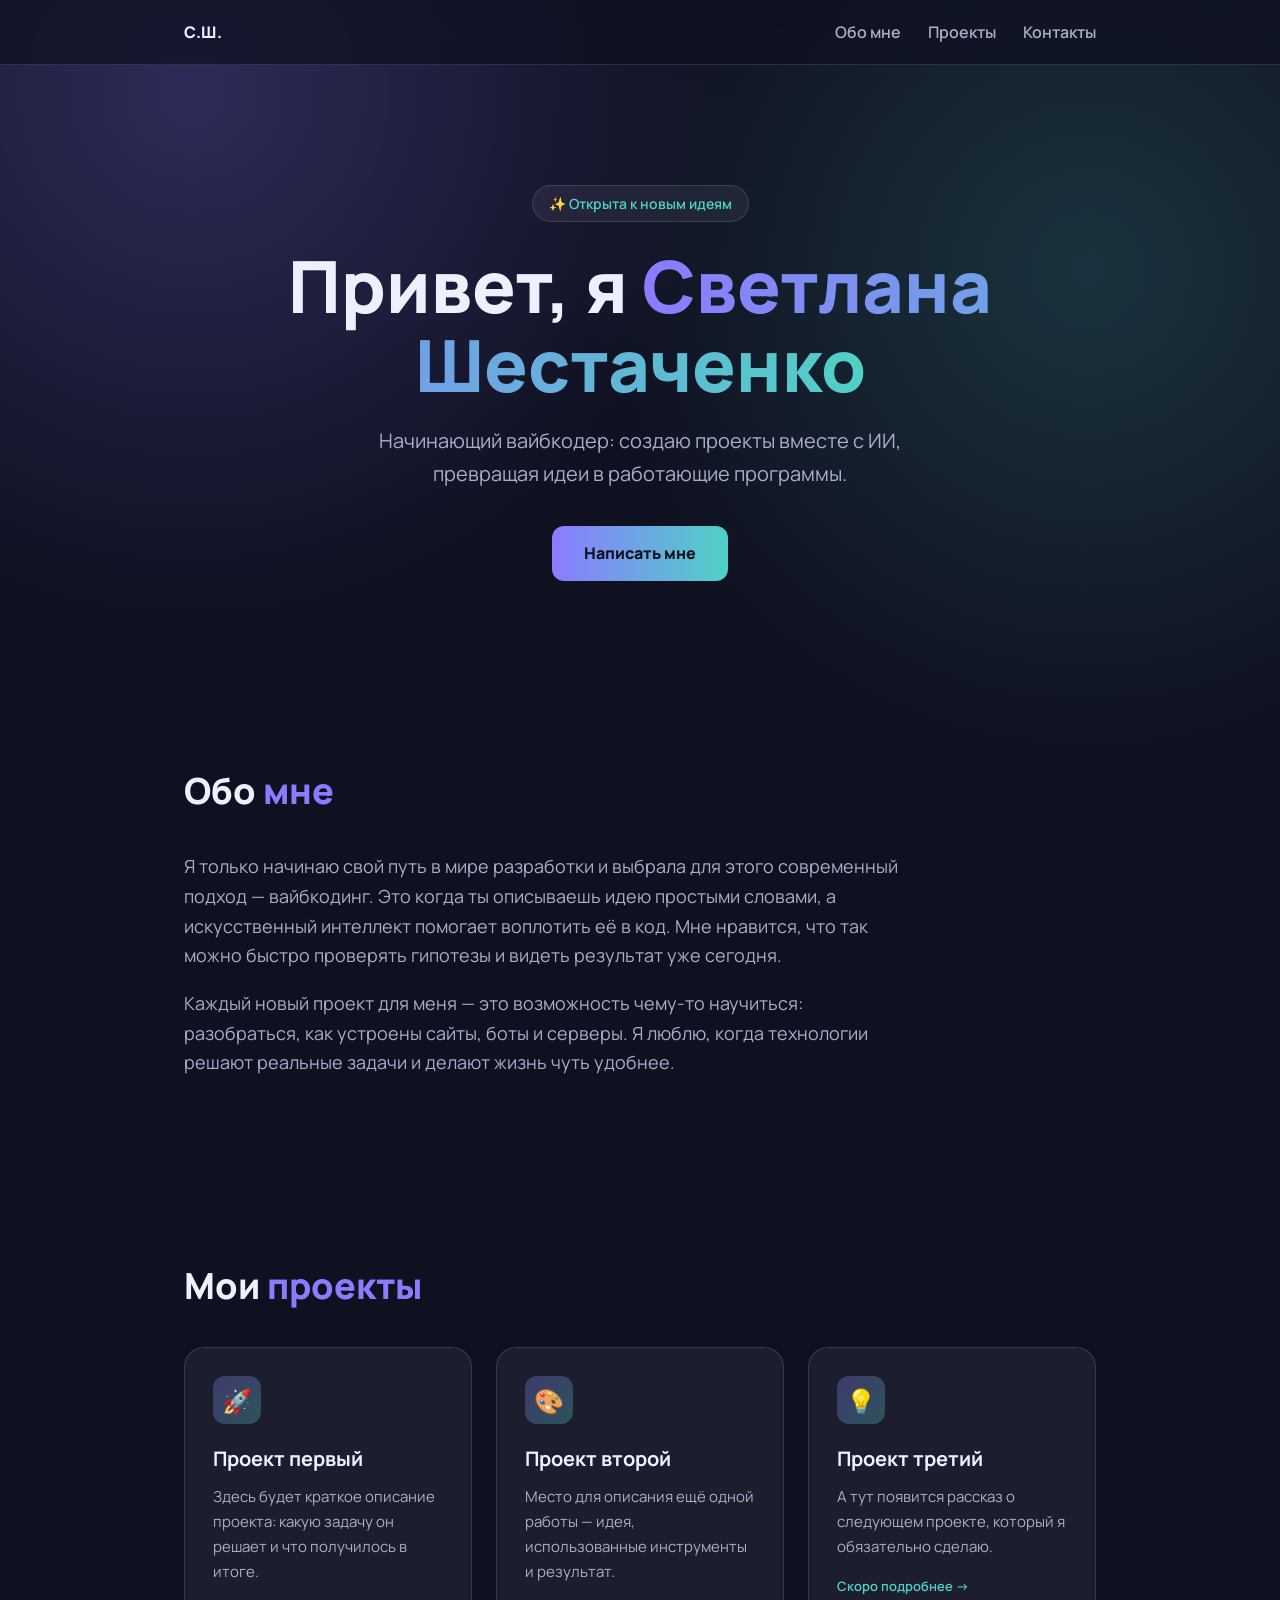
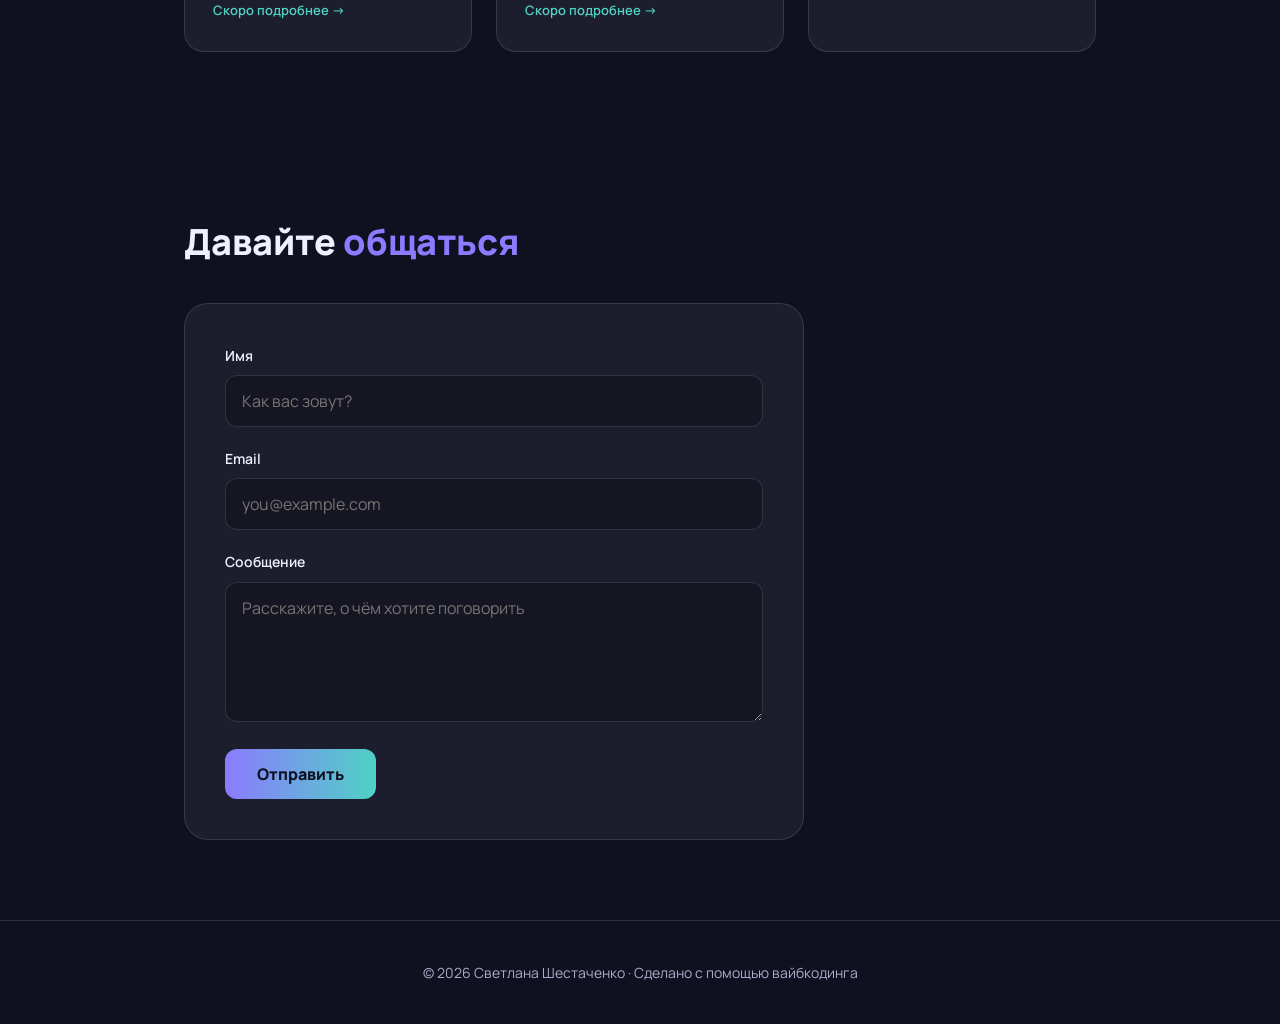
==== index.html @ 4fac5de1 "Add one-page portfolio site Co-Authored-By: Devin AI <158243242+devin-ai-integration[bot]@users.nore" ====
<!DOCTYPE html>
<html lang="ru">
<head>
<meta charset="UTF-8">
<meta name="viewport" content="width=device-width, initial-scale=1.0">
<title>Светлана Шестаченко — портфолио</title>
<link rel="preconnect" href="https://fonts.googleapis.com">
<link href="https://fonts.googleapis.com/css2?family=Manrope:wght@400;600;800&display=swap" rel="stylesheet">
<style>
  :root {
    --bg: #0f1020;
    --card: rgba(255,255,255,0.06);
    --border: rgba(255,255,255,0.12);
    --text: #eef0ff;
    --muted: #a9adc9;
    --accent: #8b7bff;
    --accent2: #4fd1c5;
  }
  * { box-sizing: border-box; margin: 0; padding: 0; }
  html { scroll-behavior: smooth; }
  body {
    font-family: 'Manrope', system-ui, sans-serif;
    background: var(--bg);
    color: var(--text);
    line-height: 1.65;
    background-image:
      radial-gradient(circle at 15% 10%, rgba(139,123,255,0.25), transparent 40%),
      radial-gradient(circle at 85% 30%, rgba(79,209,197,0.18), transparent 40%);
    background-attachment: fixed;
  }
  .container { max-width: 960px; margin: 0 auto; padding: 0 24px; }

  nav {
    position: sticky; top: 0; z-index: 10;
    backdrop-filter: blur(12px);
    background: rgba(15,16,32,0.7);
    border-bottom: 1px solid var(--border);
  }
  nav .container { display: flex; justify-content: space-between; align-items: center; height: 64px; }
  nav .logo { font-weight: 800; letter-spacing: 0.5px; }
  nav .links a { color: var(--muted); text-decoration: none; margin-left: 24px; font-weight: 600; transition: color .2s; }
  nav .links a:hover { color: var(--text); }

  header { padding: 120px 0 100px; text-align: center; }
  .badge {
    display: inline-block; padding: 6px 16px; border-radius: 999px;
    border: 1px solid var(--border); background: var(--card);
    color: var(--accent2); font-size: 14px; font-weight: 600; margin-bottom: 24px;
  }
  h1 { font-size: clamp(40px, 7vw, 72px); font-weight: 800; line-height: 1.1; }
  .gradient {
    background: linear-gradient(90deg, var(--accent), var(--accent2));
    -webkit-background-clip: text; background-clip: text; color: transparent;
  }
  header p { color: var(--muted); font-size: 20px; margin: 20px auto 36px; max-width: 560px; }
  .btn {
    display: inline-block; padding: 14px 32px; border-radius: 12px; border: none;
    background: linear-gradient(90deg, var(--accent), var(--accent2));
    color: #0f1020; font-weight: 800; font-size: 16px; text-decoration: none; cursor: pointer;
    font-family: inherit; transition: transform .2s, box-shadow .2s;
  }
  .btn:hover { transform: translateY(-2px); box-shadow: 0 10px 30px rgba(139,123,255,0.35); }

  section { padding: 80px 0; }
  h2 { font-size: 36px; font-weight: 800; margin-bottom: 32px; }
  h2 span { color: var(--accent); }

  .about p { color: var(--muted); font-size: 18px; margin-bottom: 18px; max-width: 720px; }

  .grid { display: grid; grid-template-columns: repeat(auto-fit, minmax(260px, 1fr)); gap: 24px; }
  .card {
    background: var(--card); border: 1px solid var(--border); border-radius: 20px;
    padding: 28px; transition: transform .25s, border-color .25s;
  }
  .card:hover { transform: translateY(-6px); border-color: var(--accent); }
  .card .icon {
    width: 48px; height: 48px; border-radius: 12px; display: grid; place-items: center;
    font-size: 24px; margin-bottom: 18px;
    background: linear-gradient(135deg, rgba(139,123,255,0.3), rgba(79,209,197,0.3));
  }
  .card h3 { font-size: 20px; margin-bottom: 10px; }
  .card p { color: var(--muted); font-size: 15px; }
  .tag { display: inline-block; margin-top: 16px; font-size: 13px; color: var(--accent2); font-weight: 600; }

  .contact-box {
    background: var(--card); border: 1px solid var(--border); border-radius: 24px;
    padding: 40px; max-width: 620px;
  }
  label { display: block; font-weight: 600; margin-bottom: 8px; font-size: 14px; }
  input, textarea {
    width: 100%; padding: 14px 16px; margin-bottom: 20px; border-radius: 12px;
    border: 1px solid var(--border); background: rgba(0,0,0,0.25); color: var(--text);
    font-family: inherit; font-size: 16px; transition: border-color .2s;
  }
  input:focus, textarea:focus { outline: none; border-color: var(--accent); }
  textarea { min-height: 140px; resize: vertical; }
  .thanks { display: none; text-align: center; padding: 30px 0; }
  .thanks .big { font-size: 48px; }
  .thanks h3 { font-size: 26px; margin: 10px 0; }
  .thanks p { color: var(--muted); }

  footer { text-align: center; padding: 40px 0; color: var(--muted); font-size: 14px; border-top: 1px solid var(--border); }

  @media (max-width: 600px) {
    nav .links a { margin-left: 14px; font-size: 14px; }
    header { padding: 80px 0 60px; }
    .contact-box { padding: 24px; }
  }
</style>
</head>
<body>

<nav>
  <div class="container">
    <div class="logo">С.Ш.</div>
    <div class="links">
      <a href="#about">Обо мне</a>
      <a href="#projects">Проекты</a>
      <a href="#contact">Контакты</a>
    </div>
  </div>
</nav>

<header>
  <div class="container">
    <div class="badge">✨ Открыта к новым идеям</div>
    <h1>Привет, я <span class="gradient">Светлана Шестаченко</span></h1>
    <p>Начинающий вайбкодер: создаю проекты вместе с ИИ, превращая идеи в работающие программы.</p>
    <a href="#contact" class="btn">Написать мне</a>
  </div>
</header>

<section id="about" class="about">
  <div class="container">
    <h2>Обо <span>мне</span></h2>
    <p>Я только начинаю свой путь в мире разработки и выбрала для этого современный подход — вайбкодинг. Это когда ты описываешь идею простыми словами, а искусственный интеллект помогает воплотить её в код. Мне нравится, что так можно быстро проверять гипотезы и видеть результат уже сегодня.</p>
    <p>Каждый новый проект для меня — это возможность чему-то научиться: разобраться, как устроены сайты, боты и серверы. Я люблю, когда технологии решают реальные задачи и делают жизнь чуть удобнее.</p>
  </div>
</section>

<section id="projects">
  <div class="container">
    <h2>Мои <span>проекты</span></h2>
    <div class="grid">
      <div class="card">
        <div class="icon">🚀</div>
        <h3>Проект первый</h3>
        <p>Здесь будет краткое описание проекта: какую задачу он решает и что получилось в итоге.</p>
        <span class="tag">Скоро подробнее →</span>
      </div>
      <div class="card">
        <div class="icon">🎨</div>
        <h3>Проект второй</h3>
        <p>Место для описания ещё одной работы — идея, использованные инструменты и результат.</p>
        <span class="tag">Скоро подробнее →</span>
      </div>
      <div class="card">
        <div class="icon">💡</div>
        <h3>Проект третий</h3>
        <p>А тут появится рассказ о следующем проекте, который я обязательно сделаю.</p>
        <span class="tag">Скоро подробнее →</span>
      </div>
    </div>
  </div>
</section>

<section id="contact">
  <div class="container">
    <h2>Давайте <span>общаться</span></h2>
    <div class="contact-box">
      <form id="contact-form">
        <label for="name">Имя</label>
        <input type="text" id="name" name="name" placeholder="Как вас зовут?" required>
        <label for="email">Email</label>
        <input type="email" id="email" name="email" placeholder="you@example.com" required>
        <label for="message">Сообщение</label>
        <textarea id="message" name="message" placeholder="Расскажите, о чём хотите поговорить" required></textarea>
        <button type="submit" class="btn">Отправить</button>
      </form>
      <div class="thanks" id="thanks">
        <div class="big">💌</div>
        <h3>Спасибо за сообщение!</h3>
        <p>Я обязательно отвечу вам в ближайшее время.</p>
      </div>
    </div>
  </div>
</section>

<footer>
  © 2026 Светлана Шестаченко · Сделано с помощью вайбкодинга
</footer>

<script>
  document.getElementById('contact-form').addEventListener('submit', function (e) {
    e.preventDefault();
    this.style.display = 'none';
    document.getElementById('thanks').style.display = 'block';
  });
</script>
</body>
</html>
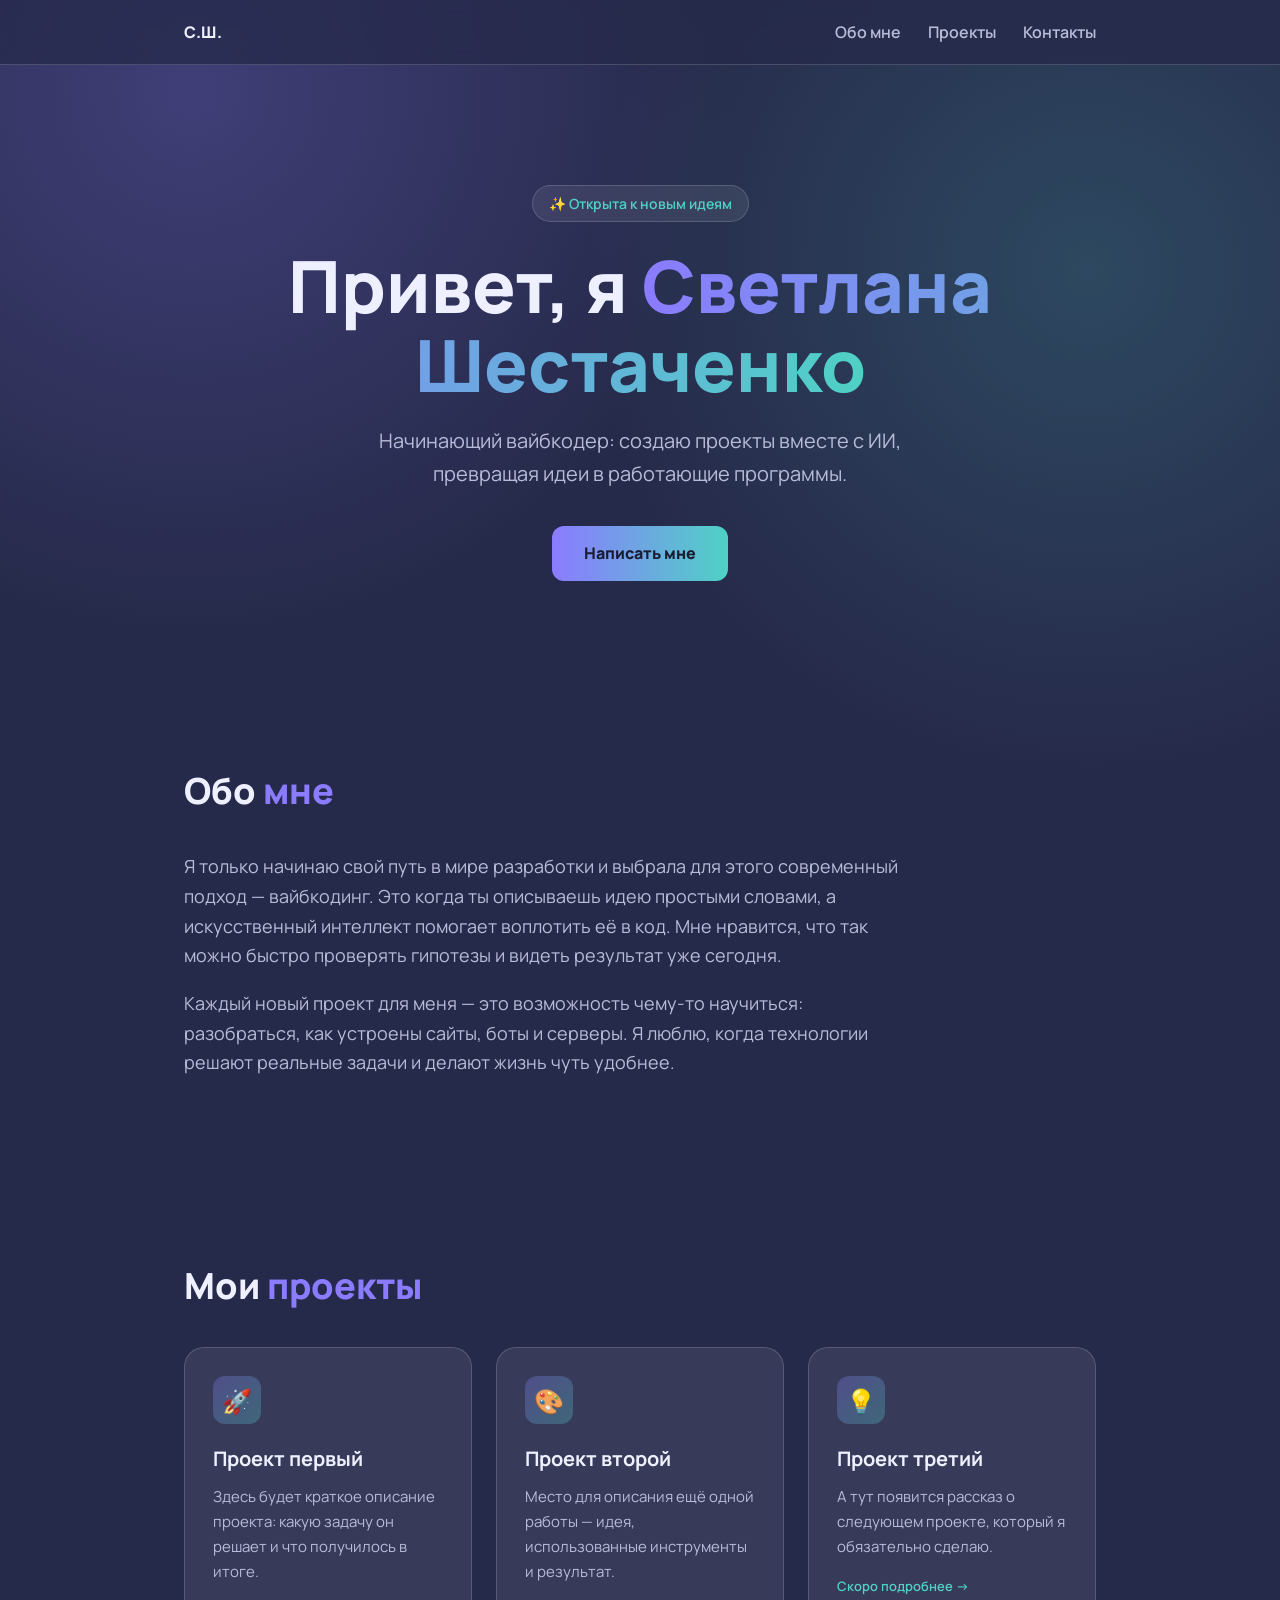
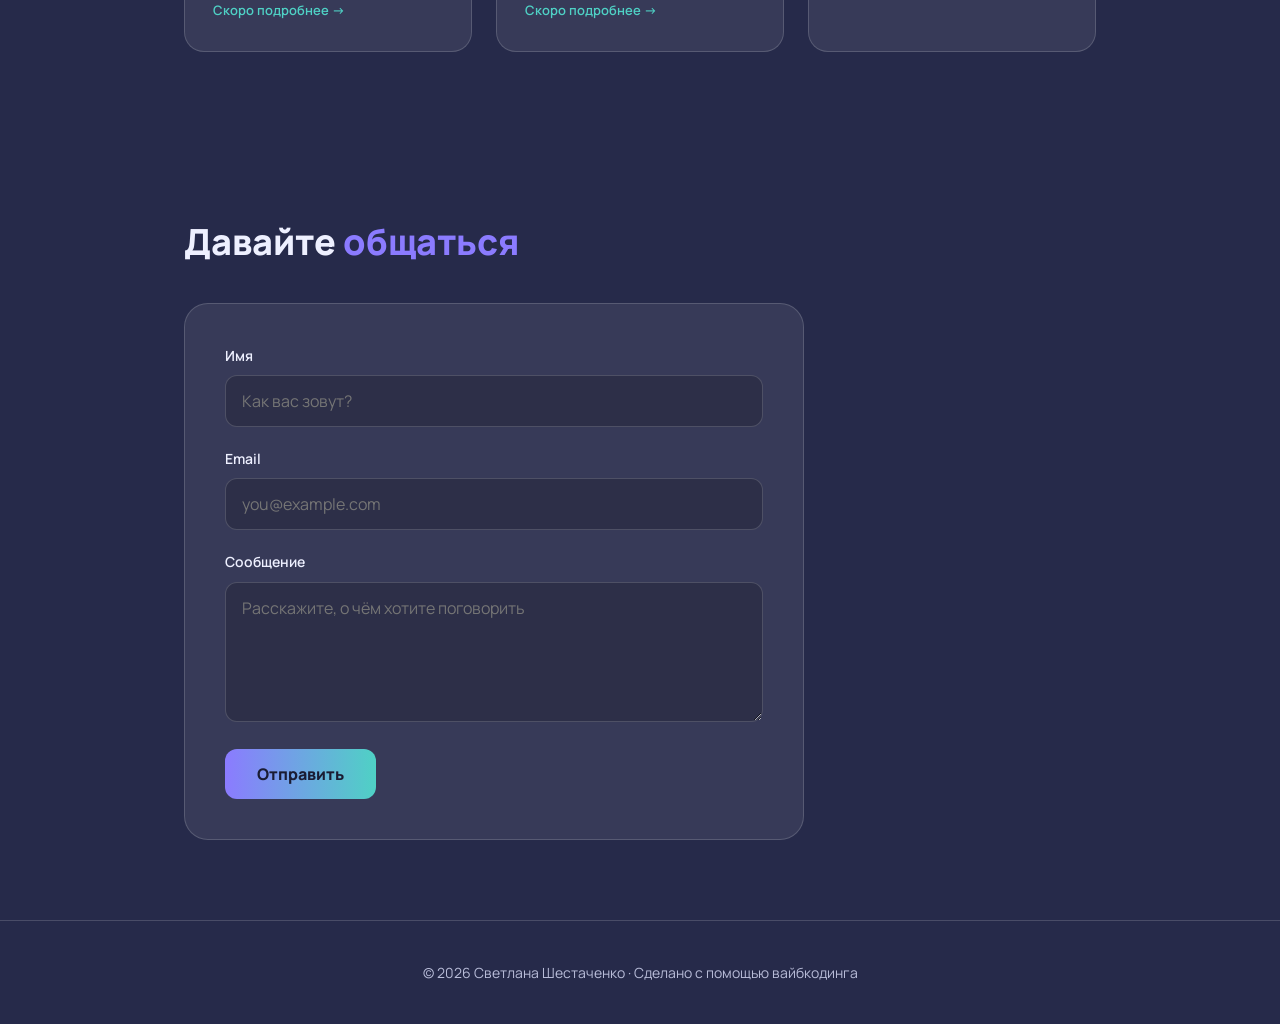
==== commit 6a5d4b98: "Lighten dark background Co-Authored-By: Devin AI <158243242+devin-ai-integration[bot]@users.noreply." ====
--- a/index.html
+++ b/index.html
@@ -8,11 +8,11 @@
 <link href="https://fonts.googleapis.com/css2?family=Manrope:wght@400;600;800&display=swap" rel="stylesheet">
 <style>
   :root {
-    --bg: #0f1020;
-    --card: rgba(255,255,255,0.06);
-    --border: rgba(255,255,255,0.12);
+    --bg: #262a4a;
+    --card: rgba(255,255,255,0.08);
+    --border: rgba(255,255,255,0.16);
     --text: #eef0ff;
-    --muted: #a9adc9;
+    --muted: #b8bcd8;
     --accent: #8b7bff;
     --accent2: #4fd1c5;
   }
@@ -33,7 +33,7 @@
   nav {
     position: sticky; top: 0; z-index: 10;
     backdrop-filter: blur(12px);
-    background: rgba(15,16,32,0.7);
+    background: rgba(38,42,74,0.75);
     border-bottom: 1px solid var(--border);
   }
   nav .container { display: flex; justify-content: space-between; align-items: center; height: 64px; }
@@ -56,7 +56,7 @@
   .btn {
     display: inline-block; padding: 14px 32px; border-radius: 12px; border: none;
     background: linear-gradient(90deg, var(--accent), var(--accent2));
-    color: #0f1020; font-weight: 800; font-size: 16px; text-decoration: none; cursor: pointer;
+    color: #1a1c33; font-weight: 800; font-size: 16px; text-decoration: none; cursor: pointer;
     font-family: inherit; transition: transform .2s, box-shadow .2s;
   }
   .btn:hover { transform: translateY(-2px); box-shadow: 0 10px 30px rgba(139,123,255,0.35); }
@@ -89,7 +89,7 @@
   label { display: block; font-weight: 600; margin-bottom: 8px; font-size: 14px; }
   input, textarea {
     width: 100%; padding: 14px 16px; margin-bottom: 20px; border-radius: 12px;
-    border: 1px solid var(--border); background: rgba(0,0,0,0.25); color: var(--text);
+    border: 1px solid var(--border); background: rgba(0,0,0,0.18); color: var(--text);
     font-family: inherit; font-size: 16px; transition: border-color .2s;
   }
   input:focus, textarea:focus { outline: none; border-color: var(--accent); }
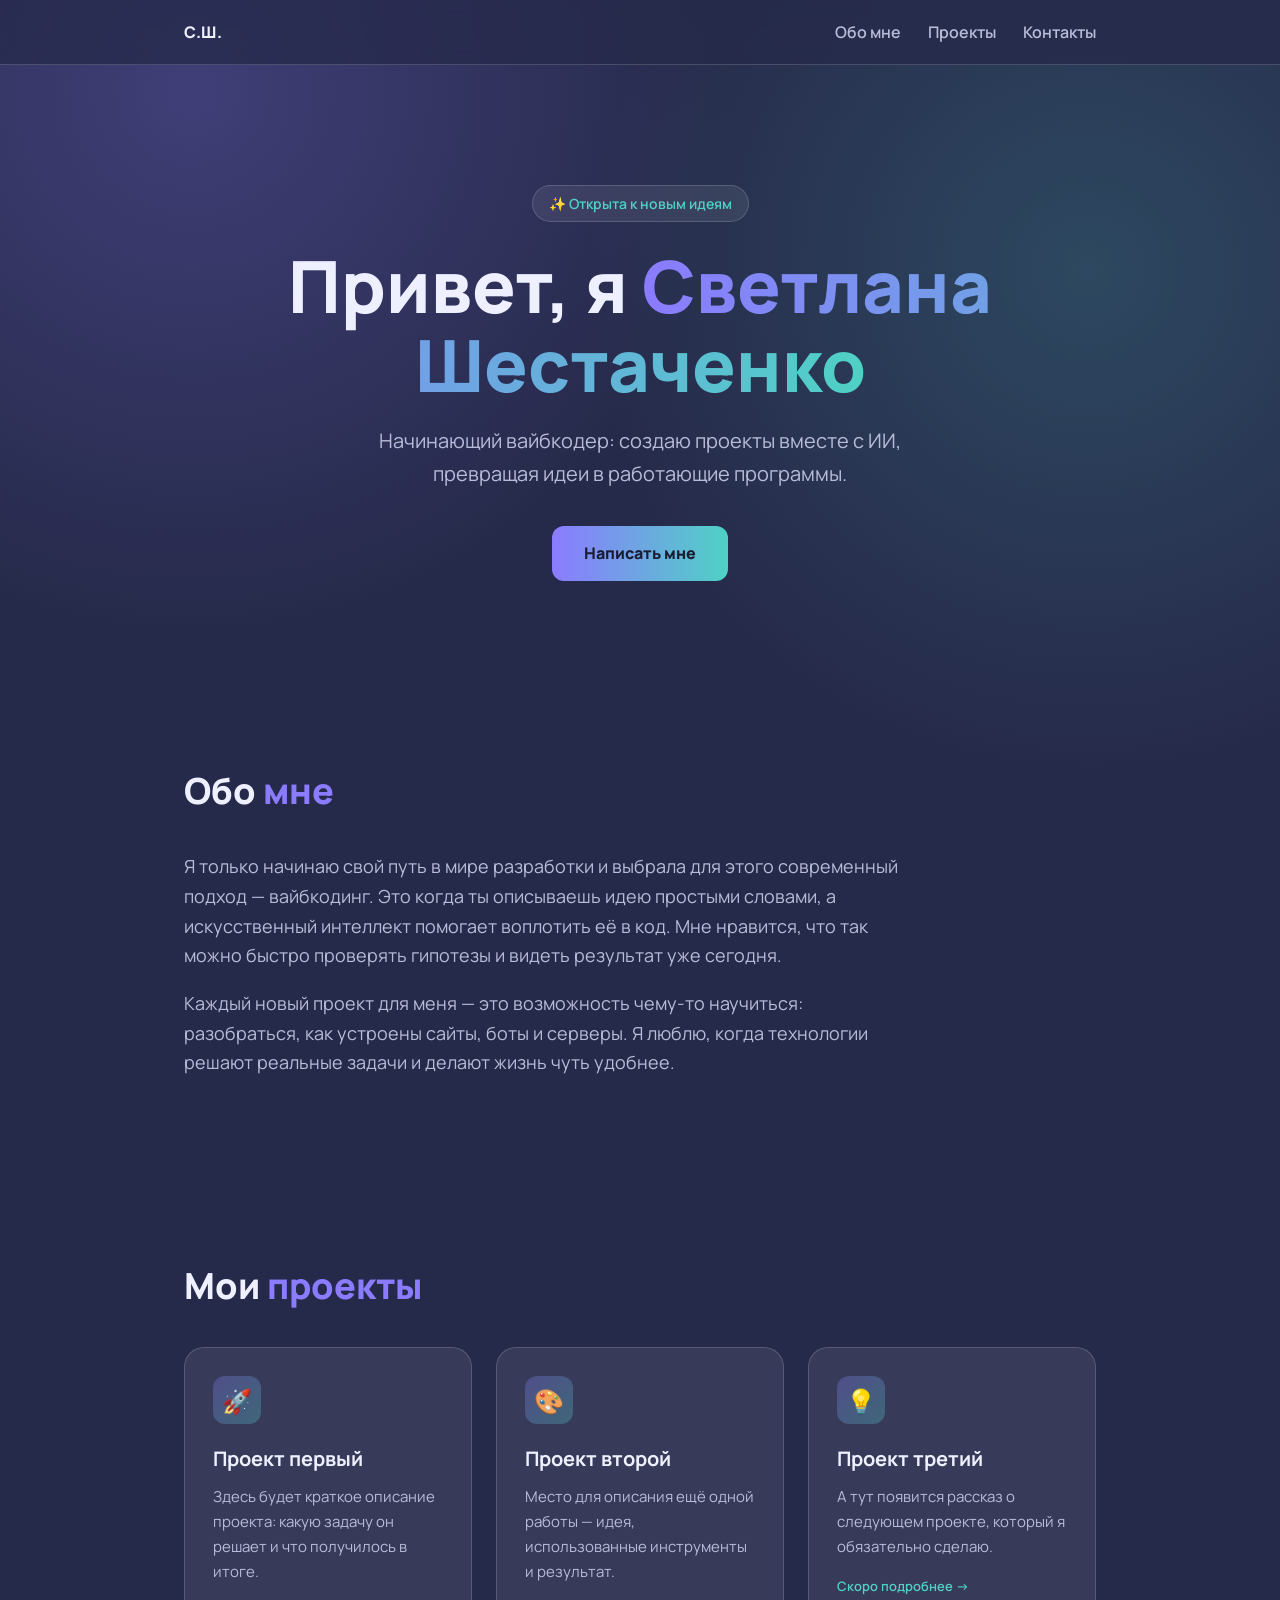
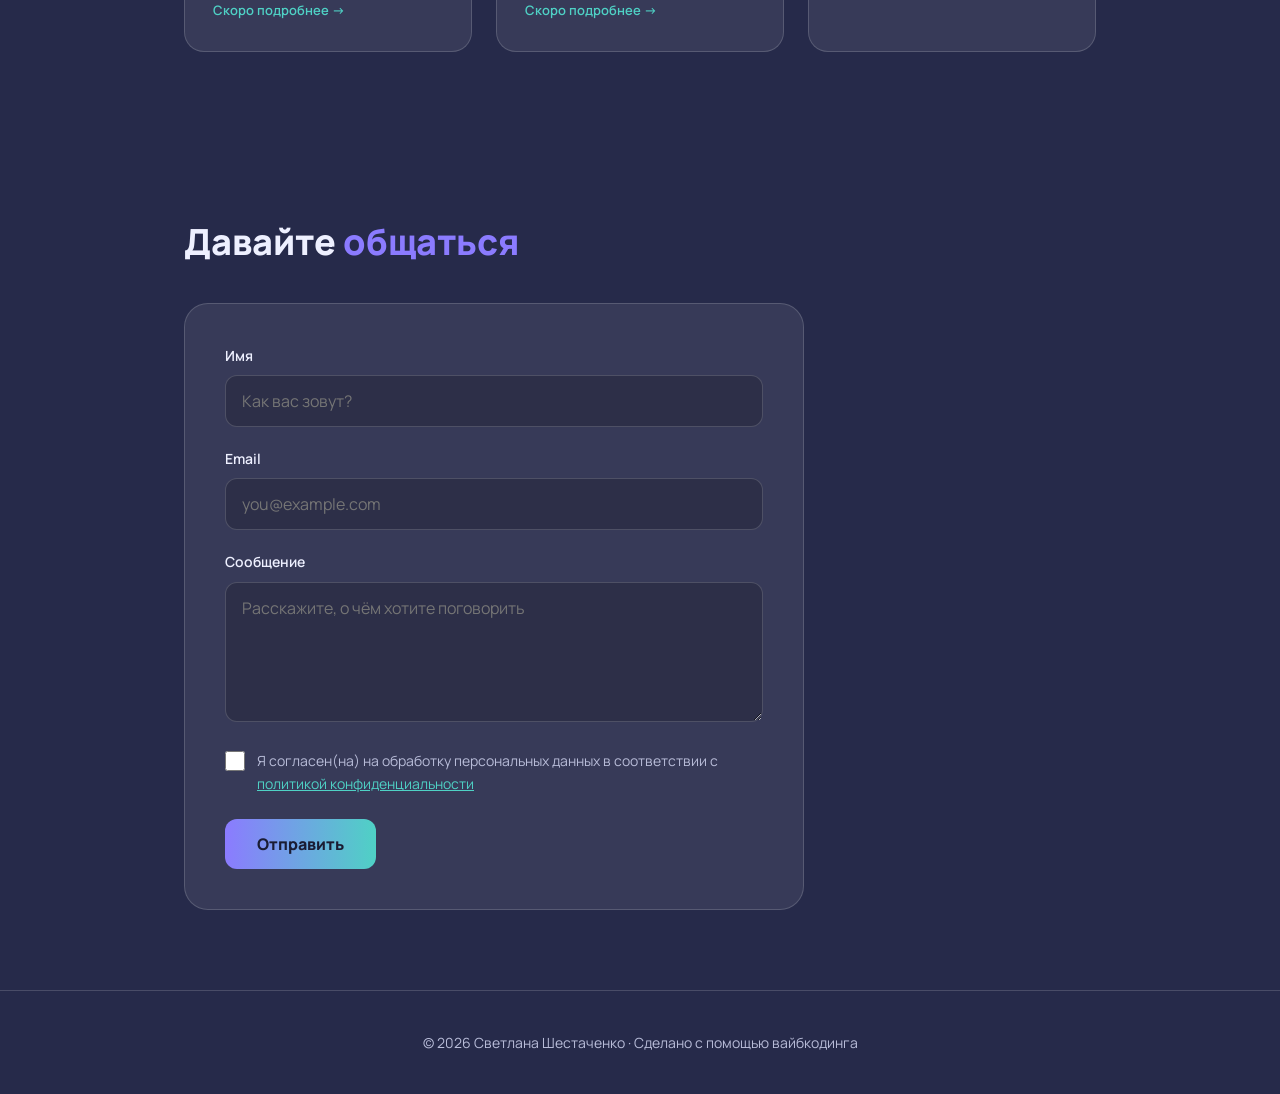
==== commit 34f98c17: "Contact form: save to Google Sheets via Apps Script, consent checkbox, privacy page Co-Authored-By: " ====
--- a/index.html
+++ b/index.html
@@ -6,107 +6,14 @@
 <title>Светлана Шестаченко — портфолио</title>
 <link rel="preconnect" href="https://fonts.googleapis.com">
 <link href="https://fonts.googleapis.com/css2?family=Manrope:wght@400;600;800&display=swap" rel="stylesheet">
-<style>
-  :root {
-    --bg: #262a4a;
-    --card: rgba(255,255,255,0.08);
-    --border: rgba(255,255,255,0.16);
-    --text: #eef0ff;
-    --muted: #b8bcd8;
-    --accent: #8b7bff;
-    --accent2: #4fd1c5;
-  }
-  * { box-sizing: border-box; margin: 0; padding: 0; }
-  html { scroll-behavior: smooth; }
-  body {
-    font-family: 'Manrope', system-ui, sans-serif;
-    background: var(--bg);
-    color: var(--text);
-    line-height: 1.65;
-    background-image:
-      radial-gradient(circle at 15% 10%, rgba(139,123,255,0.25), transparent 40%),
-      radial-gradient(circle at 85% 30%, rgba(79,209,197,0.18), transparent 40%);
-    background-attachment: fixed;
-  }
-  .container { max-width: 960px; margin: 0 auto; padding: 0 24px; }
-
-  nav {
-    position: sticky; top: 0; z-index: 10;
-    backdrop-filter: blur(12px);
-    background: rgba(38,42,74,0.75);
-    border-bottom: 1px solid var(--border);
-  }
-  nav .container { display: flex; justify-content: space-between; align-items: center; height: 64px; }
-  nav .logo { font-weight: 800; letter-spacing: 0.5px; }
-  nav .links a { color: var(--muted); text-decoration: none; margin-left: 24px; font-weight: 600; transition: color .2s; }
-  nav .links a:hover { color: var(--text); }
-
-  header { padding: 120px 0 100px; text-align: center; }
-  .badge {
-    display: inline-block; padding: 6px 16px; border-radius: 999px;
-    border: 1px solid var(--border); background: var(--card);
-    color: var(--accent2); font-size: 14px; font-weight: 600; margin-bottom: 24px;
-  }
-  h1 { font-size: clamp(40px, 7vw, 72px); font-weight: 800; line-height: 1.1; }
-  .gradient {
-    background: linear-gradient(90deg, var(--accent), var(--accent2));
-    -webkit-background-clip: text; background-clip: text; color: transparent;
-  }
-  header p { color: var(--muted); font-size: 20px; margin: 20px auto 36px; max-width: 560px; }
-  .btn {
-    display: inline-block; padding: 14px 32px; border-radius: 12px; border: none;
-    background: linear-gradient(90deg, var(--accent), var(--accent2));
-    color: #1a1c33; font-weight: 800; font-size: 16px; text-decoration: none; cursor: pointer;
-    font-family: inherit; transition: transform .2s, box-shadow .2s;
-  }
-  .btn:hover { transform: translateY(-2px); box-shadow: 0 10px 30px rgba(139,123,255,0.35); }
-
-  section { padding: 80px 0; }
-  h2 { font-size: 36px; font-weight: 800; margin-bottom: 32px; }
-  h2 span { color: var(--accent); }
-
-  .about p { color: var(--muted); font-size: 18px; margin-bottom: 18px; max-width: 720px; }
-
-  .grid { display: grid; grid-template-columns: repeat(auto-fit, minmax(260px, 1fr)); gap: 24px; }
-  .card {
-    background: var(--card); border: 1px solid var(--border); border-radius: 20px;
-    padding: 28px; transition: transform .25s, border-color .25s;
-  }
-  .card:hover { transform: translateY(-6px); border-color: var(--accent); }
-  .card .icon {
-    width: 48px; height: 48px; border-radius: 12px; display: grid; place-items: center;
-    font-size: 24px; margin-bottom: 18px;
-    background: linear-gradient(135deg, rgba(139,123,255,0.3), rgba(79,209,197,0.3));
-  }
-  .card h3 { font-size: 20px; margin-bottom: 10px; }
-  .card p { color: var(--muted); font-size: 15px; }
-  .tag { display: inline-block; margin-top: 16px; font-size: 13px; color: var(--accent2); font-weight: 600; }
-
-  .contact-box {
-    background: var(--card); border: 1px solid var(--border); border-radius: 24px;
-    padding: 40px; max-width: 620px;
-  }
-  label { display: block; font-weight: 600; margin-bottom: 8px; font-size: 14px; }
-  input, textarea {
-    width: 100%; padding: 14px 16px; margin-bottom: 20px; border-radius: 12px;
-    border: 1px solid var(--border); background: rgba(0,0,0,0.18); color: var(--text);
-    font-family: inherit; font-size: 16px; transition: border-color .2s;
-  }
-  input:focus, textarea:focus { outline: none; border-color: var(--accent); }
-  textarea { min-height: 140px; resize: vertical; }
-  .thanks { display: none; text-align: center; padding: 30px 0; }
-  .thanks .big { font-size: 48px; }
-  .thanks h3 { font-size: 26px; margin: 10px 0; }
-  .thanks p { color: var(--muted); }
-
-  footer { text-align: center; padding: 40px 0; color: var(--muted); font-size: 14px; border-top: 1px solid var(--border); }
-
-  @media (max-width: 600px) {
-    nav .links a { margin-left: 14px; font-size: 14px; }
-    header { padding: 80px 0 60px; }
-    .contact-box { padding: 24px; }
-  }
-</style>
+<link rel="stylesheet" href="css/variables.css">
+<link rel="stylesheet" href="css/base.css">
+<link rel="stylesheet" href="css/sections/nav.css">
+<link rel="stylesheet" href="css/sections/hero.css">
+<link rel="stylesheet" href="css/sections/about.css">
+<link rel="stylesheet" href="css/sections/projects.css">
+<link rel="stylesheet" href="css/sections/contact.css">
+<link rel="stylesheet" href="css/sections/footer.css">
 </head>
 <body>
 
@@ -170,12 +77,21 @@
     <div class="contact-box">
       <form id="contact-form">
         <label for="name">Имя</label>
-        <input type="text" id="name" name="name" placeholder="Как вас зовут?" required>
+        <input type="text" id="name" name="name" placeholder="Как вас зовут?" maxlength="100" required>
         <label for="email">Email</label>
-        <input type="email" id="email" name="email" placeholder="you@example.com" required>
+        <input type="email" id="email" name="email" placeholder="you@example.com" maxlength="200" required>
         <label for="message">Сообщение</label>
-        <textarea id="message" name="message" placeholder="Расскажите, о чём хотите поговорить" required></textarea>
+        <textarea id="message" name="message" placeholder="Расскажите, о чём хотите поговорить" maxlength="3000" required></textarea>
+        <div class="hp" aria-hidden="true">
+          <label for="website">Сайт</label>
+          <input type="text" id="website" name="website" tabindex="-1" autocomplete="off">
+        </div>
+        <label class="consent">
+          <input type="checkbox" name="consent" required>
+          <span>Я согласен(на) на обработку персональных данных в соответствии с <a href="privacy.html" target="_blank">политикой конфиденциальности</a></span>
+        </label>
         <button type="submit" class="btn">Отправить</button>
+        <p class="form-error" id="form-error" role="alert" hidden>Не получилось отправить. Попробуйте ещё раз чуть позже.</p>
       </form>
       <div class="thanks" id="thanks">
         <div class="big">💌</div>
@@ -190,12 +106,6 @@
   © 2026 Светлана Шестаченко · Сделано с помощью вайбкодинга
 </footer>
 
-<script>
-  document.getElementById('contact-form').addEventListener('submit', function (e) {
-    e.preventDefault();
-    this.style.display = 'none';
-    document.getElementById('thanks').style.display = 'block';
-  });
-</script>
+<script src="js/contact-form.js"></script>
 </body>
 </html>
--- a/css/variables.css
+++ b/css/variables.css
@@ -0,0 +1,10 @@
+:root {
+  --bg: #262a4a;
+  --card: rgba(255,255,255,0.08);
+  --border: rgba(255,255,255,0.16);
+  --text: #eef0ff;
+  --muted: #b8bcd8;
+  --accent: #8b7bff;
+  --accent2: #4fd1c5;
+  --font: 'Manrope', system-ui, sans-serif;
+}
--- a/css/base.css
+++ b/css/base.css
@@ -0,0 +1,25 @@
+* { box-sizing: border-box; margin: 0; padding: 0; }
+html { scroll-behavior: smooth; }
+body {
+  font-family: var(--font);
+  background: var(--bg);
+  color: var(--text);
+  line-height: 1.65;
+  background-image:
+    radial-gradient(circle at 15% 10%, rgba(139,123,255,0.25), transparent 40%),
+    radial-gradient(circle at 85% 30%, rgba(79,209,197,0.18), transparent 40%);
+  background-attachment: fixed;
+}
+.container { max-width: 960px; margin: 0 auto; padding: 0 24px; }
+
+section { padding: 80px 0; }
+h2 { font-size: 36px; font-weight: 800; margin-bottom: 32px; }
+h2 span { color: var(--accent); }
+
+.btn {
+  display: inline-block; padding: 14px 32px; border-radius: 12px; border: none;
+  background: linear-gradient(90deg, var(--accent), var(--accent2));
+  color: #1a1c33; font-weight: 800; font-size: 16px; text-decoration: none; cursor: pointer;
+  font-family: inherit; transition: transform .2s, box-shadow .2s;
+}
+.btn:hover { transform: translateY(-2px); box-shadow: 0 10px 30px rgba(139,123,255,0.35); }
--- a/css/sections/nav.css
+++ b/css/sections/nav.css
@@ -0,0 +1,14 @@
+nav {
+  position: sticky; top: 0; z-index: 10;
+  backdrop-filter: blur(12px);
+  background: rgba(38,42,74,0.75);
+  border-bottom: 1px solid var(--border);
+}
+nav .container { display: flex; justify-content: space-between; align-items: center; height: 64px; }
+nav .logo { font-weight: 800; letter-spacing: 0.5px; }
+nav .links a { color: var(--muted); text-decoration: none; margin-left: 24px; font-weight: 600; transition: color .2s; }
+nav .links a:hover { color: var(--text); }
+
+@media (max-width: 600px) {
+  nav .links a { margin-left: 14px; font-size: 14px; }
+}
--- a/css/sections/hero.css
+++ b/css/sections/hero.css
@@ -0,0 +1,16 @@
+header { padding: 120px 0 100px; text-align: center; }
+.badge {
+  display: inline-block; padding: 6px 16px; border-radius: 999px;
+  border: 1px solid var(--border); background: var(--card);
+  color: var(--accent2); font-size: 14px; font-weight: 600; margin-bottom: 24px;
+}
+h1 { font-size: clamp(40px, 7vw, 72px); font-weight: 800; line-height: 1.1; }
+.gradient {
+  background: linear-gradient(90deg, var(--accent), var(--accent2));
+  -webkit-background-clip: text; background-clip: text; color: transparent;
+}
+header p { color: var(--muted); font-size: 20px; margin: 20px auto 36px; max-width: 560px; }
+
+@media (max-width: 600px) {
+  header { padding: 80px 0 60px; }
+}
--- a/css/sections/about.css
+++ b/css/sections/about.css
@@ -0,0 +1 @@
+.about p { color: var(--muted); font-size: 18px; margin-bottom: 18px; max-width: 720px; }
--- a/css/sections/projects.css
+++ b/css/sections/projects.css
@@ -0,0 +1,14 @@
+.grid { display: grid; grid-template-columns: repeat(auto-fit, minmax(260px, 1fr)); gap: 24px; }
+.card {
+  background: var(--card); border: 1px solid var(--border); border-radius: 20px;
+  padding: 28px; transition: transform .25s, border-color .25s;
+}
+.card:hover { transform: translateY(-6px); border-color: var(--accent); }
+.card .icon {
+  width: 48px; height: 48px; border-radius: 12px; display: grid; place-items: center;
+  font-size: 24px; margin-bottom: 18px;
+  background: linear-gradient(135deg, rgba(139,123,255,0.3), rgba(79,209,197,0.3));
+}
+.card h3 { font-size: 20px; margin-bottom: 10px; }
+.card p { color: var(--muted); font-size: 15px; }
+.tag { display: inline-block; margin-top: 16px; font-size: 13px; color: var(--accent2); font-weight: 600; }
--- a/css/sections/contact.css
+++ b/css/sections/contact.css
@@ -0,0 +1,29 @@
+.contact-box {
+  background: var(--card); border: 1px solid var(--border); border-radius: 24px;
+  padding: 40px; max-width: 620px;
+}
+label { display: block; font-weight: 600; margin-bottom: 8px; font-size: 14px; }
+input, textarea {
+  width: 100%; padding: 14px 16px; margin-bottom: 20px; border-radius: 12px;
+  border: 1px solid var(--border); background: rgba(0,0,0,0.18); color: var(--text);
+  font-family: inherit; font-size: 16px; transition: border-color .2s;
+}
+input:focus, textarea:focus { outline: none; border-color: var(--accent); }
+textarea { min-height: 140px; resize: vertical; }
+.consent {
+  display: flex; gap: 12px; align-items: flex-start; margin-bottom: 24px;
+  font-weight: 400; color: var(--muted); cursor: pointer;
+}
+.consent input { width: 20px; height: 20px; margin: 2px 0 0; flex-shrink: 0; accent-color: var(--accent); cursor: pointer; }
+.consent a { color: var(--accent2); }
+.hp { position: absolute; left: -9999px; width: 1px; height: 1px; overflow: hidden; }
+#contact-form .btn:disabled { opacity: .6; cursor: wait; transform: none; box-shadow: none; }
+.form-error { margin-top: 16px; color: #ff9b9b; }
+.thanks { display: none; text-align: center; padding: 30px 0; }
+.thanks .big { font-size: 48px; }
+.thanks h3 { font-size: 26px; margin: 10px 0; }
+.thanks p { color: var(--muted); }
+
+@media (max-width: 600px) {
+  .contact-box { padding: 24px; }
+}
--- a/css/sections/footer.css
+++ b/css/sections/footer.css
@@ -0,0 +1 @@
+footer { text-align: center; padding: 40px 0; color: var(--muted); font-size: 14px; border-top: 1px solid var(--border); }
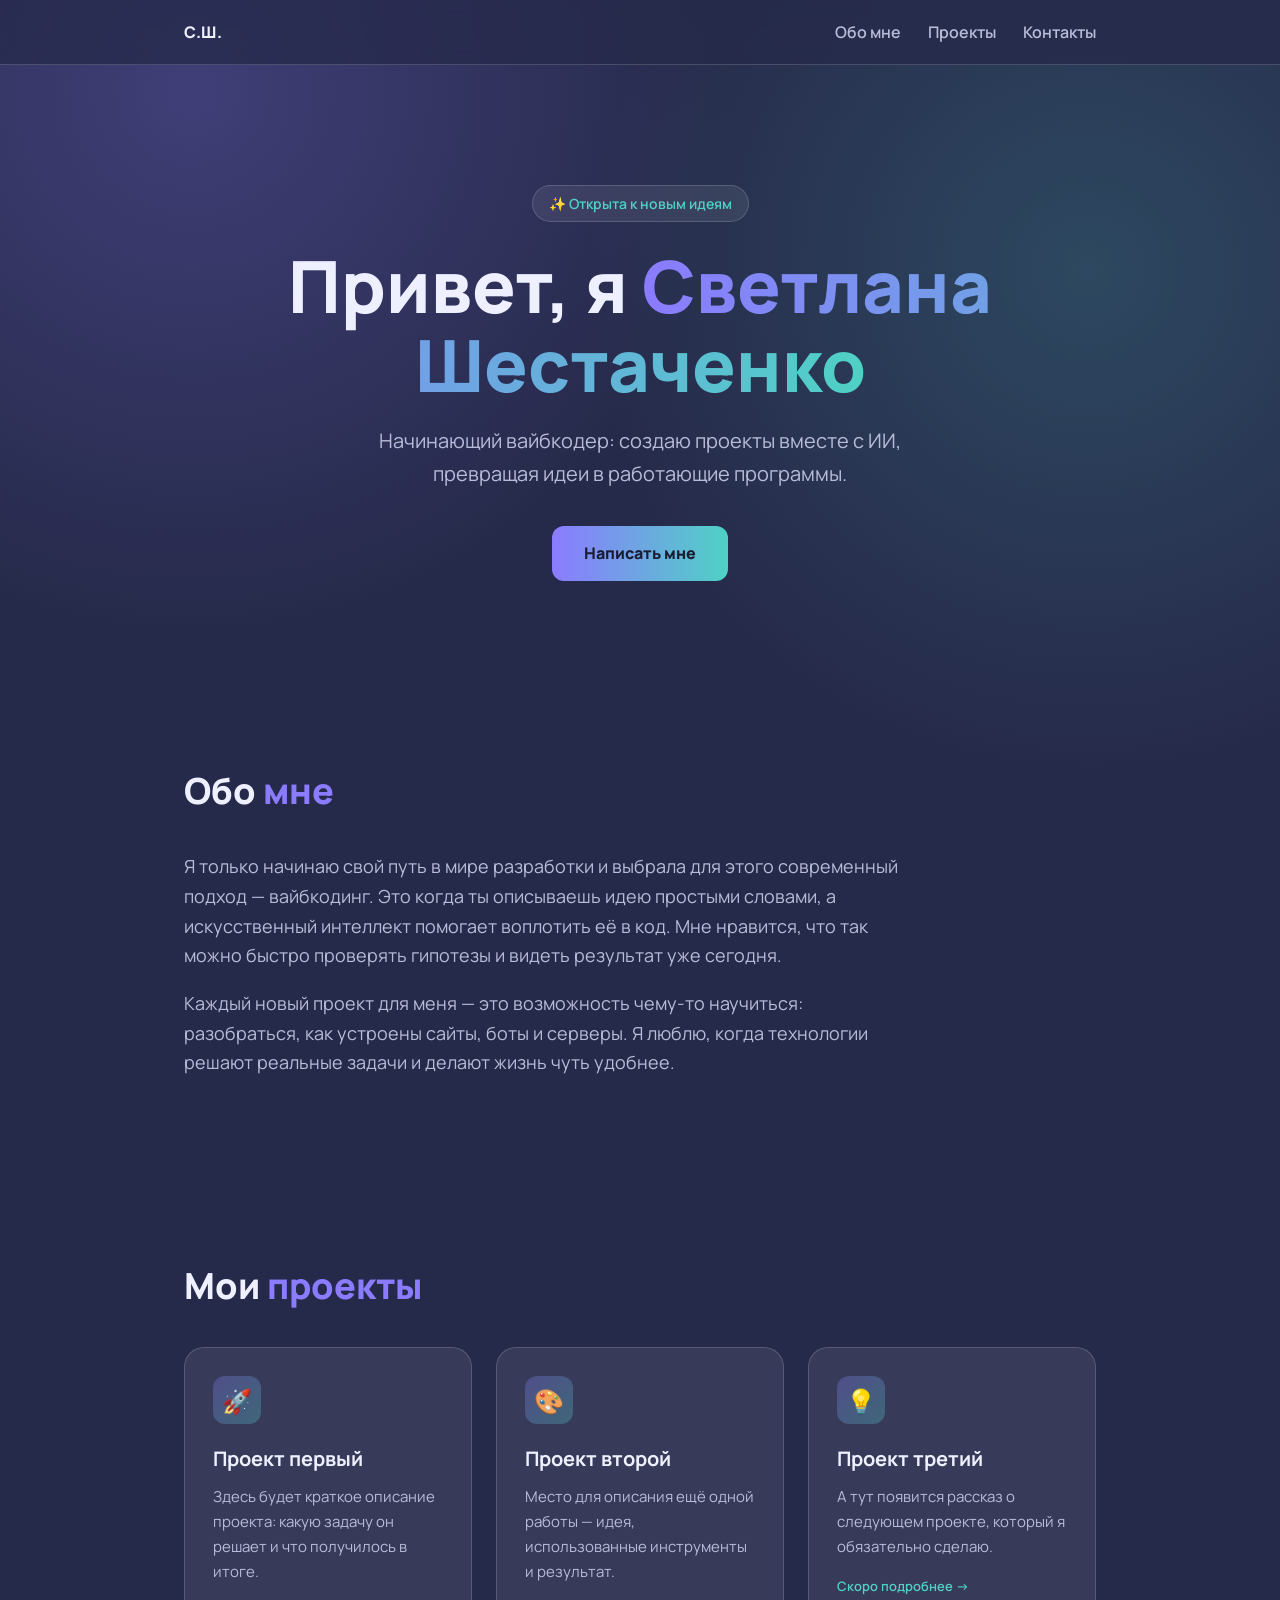
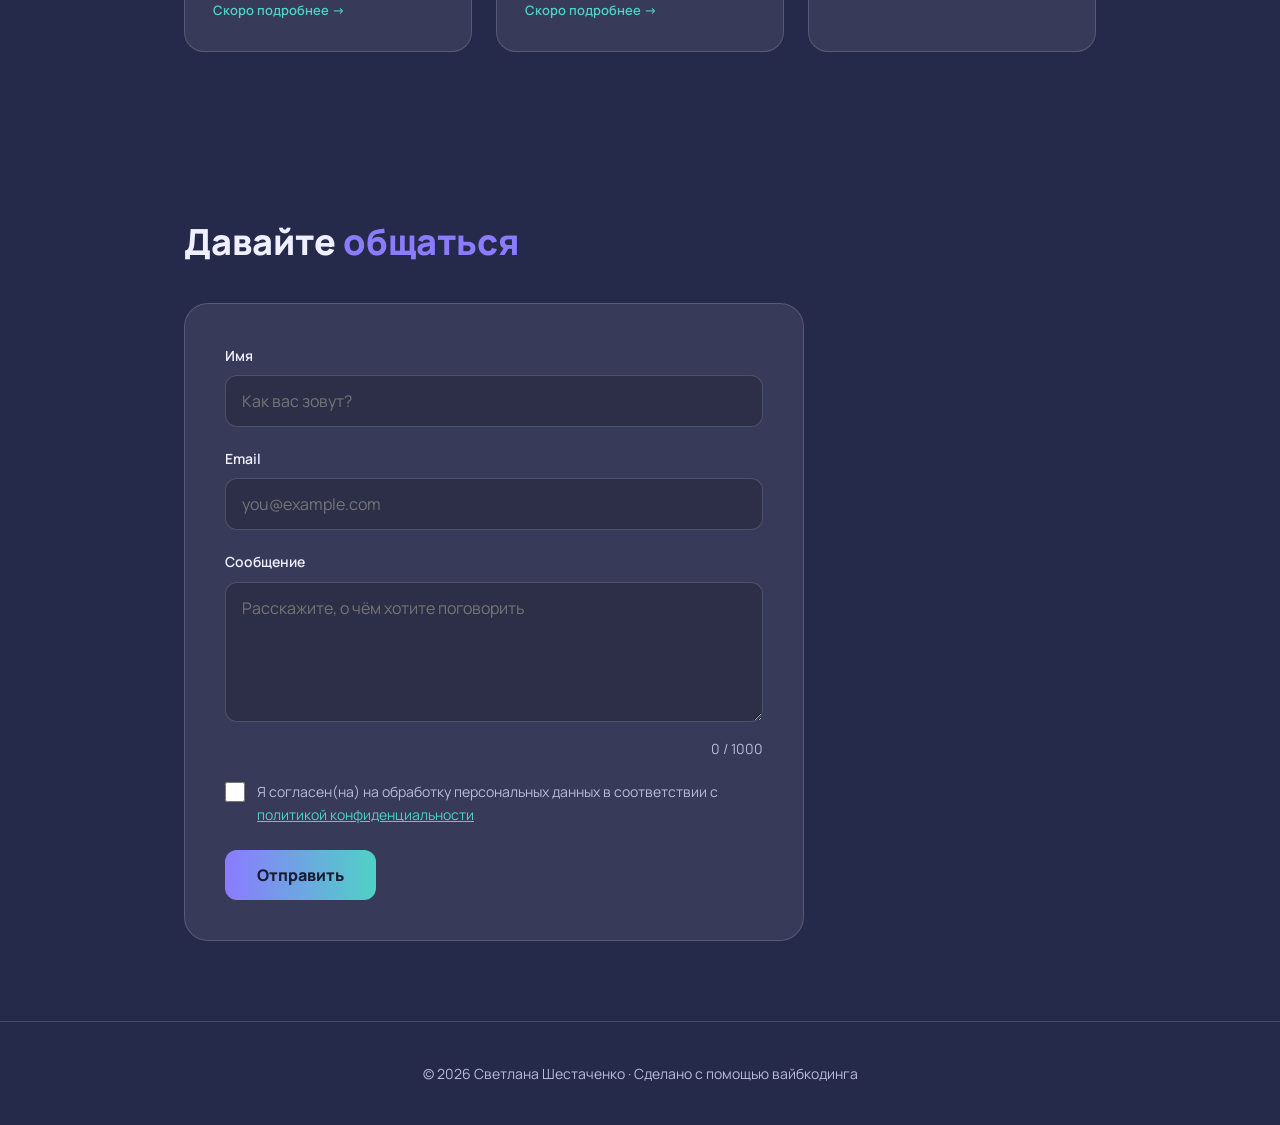
==== commit a26a1d22: "contact form: 1000-char message limit with counter and error, autotests Co-Authored-By: Devin AI <15" ====
--- a/index.html
+++ b/index.html
@@ -81,7 +81,11 @@
         <label for="email">Email</label>
         <input type="email" id="email" name="email" placeholder="you@example.com" maxlength="200" required>
         <label for="message">Сообщение</label>
-        <textarea id="message" name="message" placeholder="Расскажите, о чём хотите поговорить" maxlength="3000" required></textarea>
+        <textarea id="message" name="message" placeholder="Расскажите, о чём хотите поговорить" required aria-describedby="message-counter message-error"></textarea>
+        <div class="message-meta">
+          <p class="message-error" id="message-error" role="alert" hidden>Сообщение слишком длинное: максимум 1000 символов</p>
+          <span class="message-counter" id="message-counter">0 / 1000</span>
+        </div>
         <div class="hp" aria-hidden="true">
           <label for="website">Сайт</label>
           <input type="text" id="website" name="website" tabindex="-1" autocomplete="off">
--- a/css/sections/contact.css
+++ b/css/sections/contact.css
@@ -10,6 +10,14 @@
 }
 input:focus, textarea:focus { outline: none; border-color: var(--accent); }
 textarea { min-height: 140px; resize: vertical; }
+#message { margin-bottom: 8px; }
+.message-meta {
+  display: flex; gap: 16px; justify-content: space-between; align-items: flex-start;
+  margin-bottom: 20px; font-size: 14px;
+}
+.message-error { color: #ff9b9b; }
+.message-counter { margin-left: auto; color: var(--muted); white-space: nowrap; }
+.message-counter.over { color: #ff9b9b; font-weight: 600; }
 .consent {
   display: flex; gap: 12px; align-items: flex-start; margin-bottom: 24px;
   font-weight: 400; color: var(--muted); cursor: pointer;
